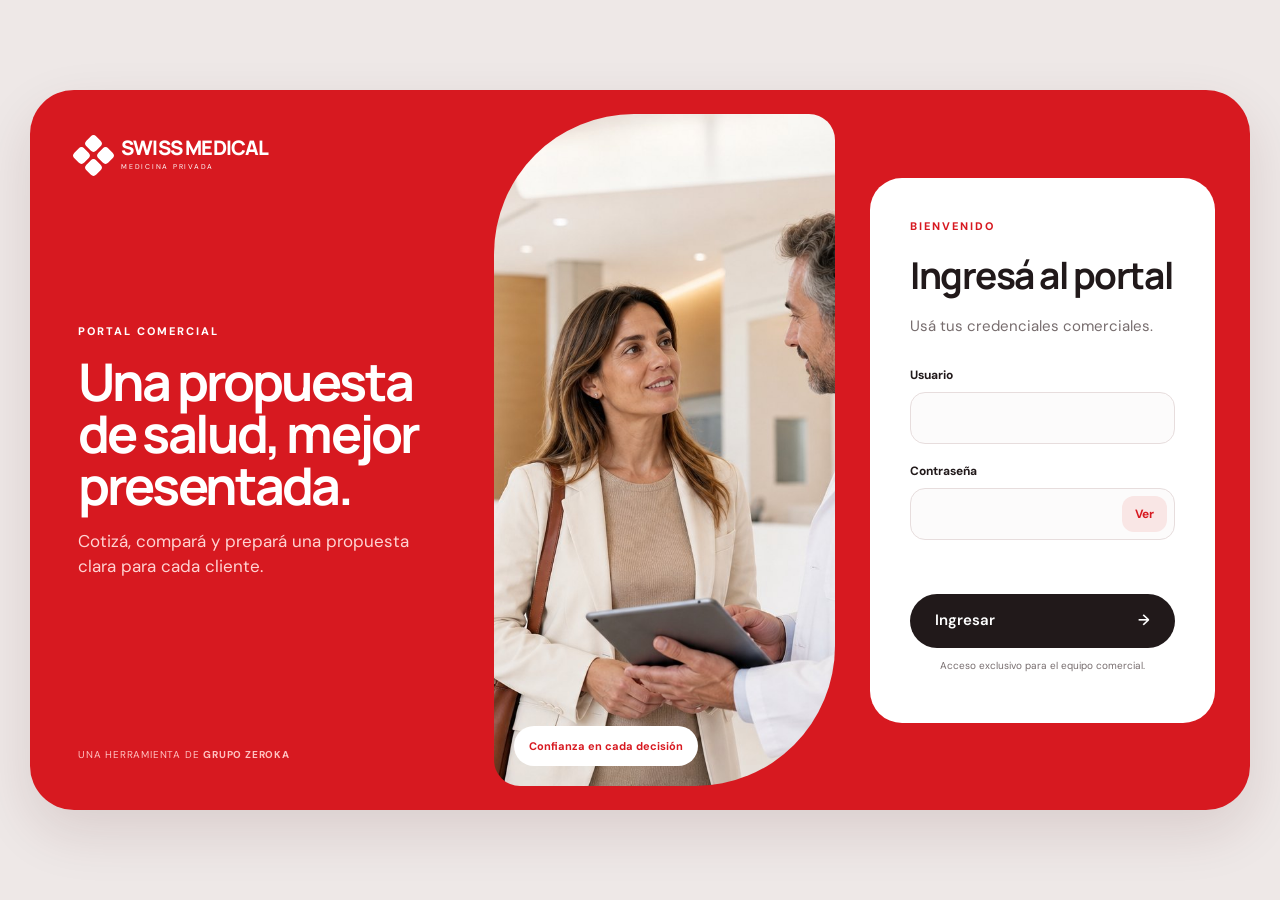
==== login.html @ 594b93f0 "Build Swiss Medical commercial cotizador visual experience" ====
<!doctype html>
<html lang="es">
<head>
  <meta charset="utf-8">
  <meta name="viewport" content="width=device-width,initial-scale=1">
  <meta name="theme-color" content="#d71920">
  <title>Swiss Medical · Portal comercial</title>
  <link rel="stylesheet" href="css/styles.css">
</head>
<body class="login-page">
  <main class="login-shell">
    <section class="login-brand" aria-label="Presentación">
      <a class="brand brand--white" href="login.html" aria-label="Swiss Medical">
        <span class="brand-mark" aria-hidden="true"><i></i><i></i><i></i><i></i></span>
        <span><strong>SWISS MEDICAL</strong><small>MEDICINA PRIVADA</small></span>
      </a>
      <div class="login-copy">
        <p class="eyebrow eyebrow--white">PORTAL COMERCIAL</p>
        <h1>Una propuesta de salud, mejor presentada.</h1>
        <p>Cotizá, compará y prepará una propuesta clara para cada cliente.</p>
      </div>
      <p class="zeroka">UNA HERRAMIENTA DE <b>GRUPO ZEROKA</b></p>
    </section>
    <figure class="login-photo"><img src="assets/images/login-doctor.jpg" alt="Una asesora conversando con un médico"><figcaption>Confianza en cada decisión</figcaption></figure>
    <section class="login-card">
      <p class="eyebrow">BIENVENIDO</p>
      <h2>Ingresá al portal</h2>
      <p class="muted">Usá tus credenciales comerciales.</p>
      <form id="loginForm" autocomplete="on">
        <label>Usuario<input name="username" autocomplete="username" required></label>
        <label>Contraseña<span class="password-wrap"><input id="password" name="password" type="password" autocomplete="current-password" required><button type="button" id="showPassword">Ver</button></span></label>
        <p class="form-error" id="loginError" role="alert"></p>
        <button class="button button--dark button--wide" type="submit"><span>Ingresar</span><span>→</span></button>
      </form>
      <p class="login-note">Acceso exclusivo para el equipo comercial.</p>
    </section>
  </main>
  <script src="auth/login.js"></script>
</body>
</html>
---- css/styles.css ----
@import url('https://fonts.googleapis.com/css2?family=DM+Sans:wght@400;500;600;700&family=Manrope:wght@500;600;700;800&display=swap');
:root{--red:#d71920;--red-dark:#a50f17;--wine:#6d0d16;--rose:#f9e6e5;--paper:#f7f5f4;--ink:#21191a;--muted:#776d6e;--line:#e7dddd;--white:#fff;--radius:38px;--shadow:0 22px 55px rgba(70,14,20,.12)}
[hidden]{display:none!important}
*{box-sizing:border-box}html{scroll-behavior:smooth}body{margin:0;background:var(--paper);color:var(--ink);font:15px/1.5 'DM Sans',sans-serif}button,input,select{font:inherit}button{cursor:pointer}img{display:block;width:100%}.brand{display:inline-flex;align-items:center;gap:12px;color:var(--red);text-decoration:none}.brand strong{display:block;font:800 20px/1 'Manrope',sans-serif;letter-spacing:-.04em}.brand small{display:block;margin-top:4px;font-size:7px;letter-spacing:.25em}.brand--white{color:#fff}.brand-mark{display:grid;grid-template-columns:repeat(2,14px);gap:3px;transform:rotate(45deg)}.brand-mark i{width:14px;height:14px;border-radius:4px;background:currentColor}.site-header{height:84px;padding:0 clamp(24px,5vw,76px);display:flex;align-items:center;justify-content:space-between;background:#fff}.header-actions{display:flex;align-items:center;gap:24px;color:var(--muted);font-size:12px}.header-actions b{color:var(--red);letter-spacing:.08em}.link-button{border:0;border-left:1px solid var(--line);background:none;padding-left:24px;color:var(--ink)}
.hero{position:relative;min-height:720px;margin:0 18px;border-radius:0 0 48px 48px;overflow:hidden;background:var(--red);color:#fff;display:grid;grid-template-columns:52% 48%}.hero-copy{z-index:2;padding:clamp(70px,9vw,120px) clamp(42px,7vw,100px)}.eyebrow{margin:0 0 16px;color:var(--red);font-size:11px;font-weight:800;letter-spacing:.18em}.eyebrow--white{color:#fff}.hero h1{max-width:650px;margin:0;font:700 clamp(48px,6vw,88px)/.98 'Manrope',sans-serif;letter-spacing:-.065em}.hero-copy>p:not(.eyebrow){max-width:560px;margin:28px 0;color:#ffd9d8;font-size:19px}.hero-image{position:relative;margin:22px 22px 22px 0;overflow:hidden;border-radius:160px 32px 160px 32px;background:#fff}.hero-image img{height:100%;object-fit:cover;object-position:60% center}.hero-image:after{content:"";position:absolute;inset:18px;border:1px solid rgba(255,255,255,.6);border-radius:145px 24px 145px 24px}.hero-image figcaption{position:absolute;z-index:2;left:32px;bottom:30px;padding:18px 23px;border-radius:20px;background:#fff;color:var(--ink);box-shadow:var(--shadow)}.hero-image figcaption strong,.hero-image figcaption small{display:block}.hero-image figcaption strong{color:var(--red)}.hero-image figcaption small{color:var(--muted)}.hero-pills{display:flex;flex-wrap:wrap;gap:10px;margin-top:36px}.hero-pills span{padding:9px 13px;border-radius:999px;background:rgba(120,0,0,.22);font-size:12px}.hero-orbit{position:absolute;width:320px;height:320px;border:1px solid rgba(255,255,255,.22);border-radius:50%;left:-170px;bottom:-160px}.button{display:inline-flex;align-items:center;justify-content:space-between;gap:26px;min-height:54px;padding:0 24px;border:1px solid transparent;border-radius:999px;font-weight:600}.button--white{background:#fff;color:var(--red)}.button--red{background:var(--red);color:#fff}.button--dark{background:var(--ink);color:#fff}.button--outline{border-color:var(--line);background:#fff;color:var(--ink)}.button--ghost{border-color:rgba(255,255,255,.4);background:transparent;color:#fff}.button--wide{width:100%}
.quote-layout{display:grid;grid-template-columns:minmax(0,1fr) 320px;gap:28px;max-width:1220px;margin:70px auto;padding:0 24px}.form-card{padding:clamp(30px,5vw,64px);border-radius:var(--radius);background:#fff;box-shadow:var(--shadow)}.section-heading{display:flex;gap:18px;align-items:flex-start;margin-bottom:30px}.section-heading>span{color:var(--red);font-weight:800}.section-heading h2{margin:0;font:700 clamp(30px,4vw,50px)/1.02 'Manrope';letter-spacing:-.05em}.section-heading h3{margin:0;font:700 25px/1.1 'Manrope'}.section-heading p{margin:8px 0 0;color:var(--muted)}.section-heading--small{margin-bottom:20px}.field-grid{display:grid;gap:16px}.field-grid--3{grid-template-columns:1.35fr .8fr .8fr}label{display:grid;gap:8px;font-size:12px;font-weight:700}input,select{width:100%;height:52px;padding:0 15px;border:1px solid var(--line);border-radius:15px;background:#fcfbfb;color:var(--ink);outline:none}input:focus,select:focus{border-color:var(--red);box-shadow:0 0 0 3px var(--rose)}hr{margin:34px 0;border:0;border-top:1px solid var(--line)}.choice-row{display:grid;grid-template-columns:repeat(3,1fr);gap:12px}.choice{position:relative;display:block;padding:18px;border:1px solid var(--line);border-radius:18px}.choice input{position:absolute;opacity:0}.choice b,.choice small{display:block}.choice small{margin-top:4px;color:var(--muted);font-weight:400}.choice.active{border-color:var(--red);background:var(--rose)}.notice{display:flex;gap:12px;margin:28px 0;padding:16px;border-radius:16px;background:#f5f1f0;color:var(--muted);font-size:12px}.notice>span{display:grid;place-items:center;flex:0 0 26px;height:26px;border-radius:50%;background:var(--red);color:#fff;font-weight:800}.notice p{margin:0}.notice b{color:var(--ink)}.case-card{position:sticky;top:24px;align-self:start;padding:34px;border-radius:32px;background:var(--wine);color:#fff}.case-card h3{margin:0 0 28px;font:700 30px 'Manrope'}.case-person{display:flex;align-items:center;gap:14px;padding-bottom:25px;border-bottom:1px solid rgba(255,255,255,.16)}.case-person>span{display:grid;place-items:center;width:50px;height:50px;border-radius:17px;background:#fff;color:var(--red);font-weight:800}.case-person b,.case-person small{display:block}.case-person small{color:#e9bfc1}.case-card dl{margin:24px 0}.case-card dl div{display:flex;justify-content:space-between;padding:8px 0}.case-card dt{color:#e9bfc1}.case-card dd{margin:0;font-weight:700}.case-foot{margin:30px 0 0;color:#d9acad;font-size:11px}
.plans-section{padding:50px max(24px,4vw) 130px;background:#fff}.results-head{display:flex;align-items:end;justify-content:space-between;gap:30px;max-width:1400px;margin:0 auto 36px}.results-head h2{margin:0;font:700 clamp(36px,5vw,65px)/1 'Manrope';letter-spacing:-.055em}.results-head p:not(.eyebrow){color:var(--muted)}.filters{display:flex;flex-wrap:wrap;gap:9px;max-width:1400px;margin:0 auto 24px}.filter{padding:10px 16px;border:1px solid var(--line);border-radius:999px;background:#fff;color:var(--muted)}.filter.active{border-color:var(--red);background:var(--red);color:#fff}.plans-grid{display:grid;grid-template-columns:repeat(4,1fr);gap:18px;max-width:1400px;margin:auto}.plan-card{min-height:330px;padding:28px;border:1px solid var(--line);border-radius:28px;background:#fff;display:flex;flex-direction:column;transition:.2s}.plan-card:hover{transform:translateY(-4px);box-shadow:var(--shadow)}.plan-card.featured{background:var(--red);color:#fff;border-color:var(--red)}.plan-top{display:flex;justify-content:space-between;gap:12px}.plan-card h3{margin:0;font:800 34px 'Manrope';letter-spacing:-.05em}.tag{height:max-content;padding:7px 10px;border-radius:999px;background:var(--rose);color:var(--red);font-size:10px;font-weight:800}.featured .tag{background:#fff;color:var(--red)}.plan-family{color:var(--muted)}.featured .plan-family{color:#ffd1d0}.plan-price{margin:auto 0 22px}.plan-price small,.plan-price strong{display:block}.plan-price small{color:var(--muted)}.featured .plan-price small{color:#ffd1d0}.plan-price strong{font:700 27px 'Manrope'}.plan-card .button{width:100%}.featured .button{background:#fff;color:var(--red)}.selected-bar{position:relative;z-index:8;display:grid;grid-template-columns:1fr 1fr auto;align-items:center;gap:30px;padding:34px max(35px,6vw);background:var(--wine);color:#fff}.selected-bar p{margin:0;color:#dba8aa;font-size:10px}.selected-bar h2{margin:4px 0;font:700 38px 'Manrope'}.selected-bar small{color:#dba8aa}.selected-price strong,.selected-price small{display:block}.selected-price strong{font:700 35px 'Manrope'}.selected-actions{display:flex;gap:10px}
.quote-dialog{width:min(1200px,96vw);height:95vh;padding:0;border:0;border-radius:26px;background:#eae4e3;box-shadow:0 30px 90px rgba(0,0,0,.35)}.quote-dialog::backdrop{background:rgba(22,8,9,.72)}.dialog-toolbar{position:sticky;top:0;z-index:5;display:flex;align-items:center;justify-content:space-between;gap:20px;padding:14px 20px;background:#fff;border-bottom:1px solid var(--line)}.dialog-toolbar b,.dialog-toolbar small{display:block}.dialog-toolbar small{color:var(--muted)}.dialog-toolbar>div:last-child{display:flex;gap:10px}.icon-button{width:52px;border:0;border-radius:999px;background:var(--paper);font-size:26px}.quote-pages{padding:30px}.quote-page{position:relative;width:794px;min-height:1123px;margin:0 auto 28px;overflow:hidden;background:#fff;box-shadow:0 12px 34px rgba(41,18,20,.12);page-break-after:always}.quote-cover{background:var(--red);color:#fff}.quote-logo{position:absolute;left:58px;top:52px}.quote-cover-copy{position:absolute;left:58px;top:230px;width:620px}.quote-cover h1{margin:0;font:700 66px/.97 'Manrope';letter-spacing:-.06em}.quote-cover p{font-size:20px;color:#ffd4d3}.cover-card{position:absolute;left:58px;right:58px;bottom:76px;padding:30px;border-radius:28px;background:#fff;color:var(--ink);display:grid;grid-template-columns:1fr 1fr}.cover-card small,.cover-card strong{display:block}.cover-card strong{font:700 30px 'Manrope'}.cover-card>div:last-child{padding-left:28px;border-left:1px solid var(--line)}.quote-circle{position:absolute;width:360px;height:360px;right:-110px;top:-130px;border-radius:50%;background:#fff;opacity:.13}.quote-content{padding:58px}.quote-content h2{margin:20px 0 35px;font:700 50px/1 'Manrope';letter-spacing:-.05em}.quote-metrics{display:grid;grid-template-columns:1fr 1fr;gap:16px}.metric{padding:25px;border-radius:24px;background:var(--rose)}.metric strong{display:block;color:var(--red);font:800 35px 'Manrope'}.coverage-list{border-top:1px solid var(--line)}.coverage-row{display:grid;grid-template-columns:1fr 150px;gap:20px;padding:17px 0;border-bottom:1px solid var(--line)}.coverage-row span:last-child{color:var(--red);font-weight:700}.quote-footer{position:absolute;left:58px;right:58px;bottom:35px;display:flex;justify-content:space-between;color:var(--muted);font-size:10px}.quote-close{display:grid;place-items:center;background:var(--wine);color:#fff;text-align:center}.quote-close .brand{color:#fff;transform:scale(1.5);margin-bottom:55px}.quote-close h2{max-width:600px;margin:0;font:700 62px/1 'Manrope';letter-spacing:-.06em}.quote-close p{font-size:19px;color:#edc5c7}.close-shape{position:absolute;width:360px;height:360px;border-radius:45% 55% 60% 40%;background:var(--red)}.close-shape.one{left:-220px;top:-140px}.close-shape.two{right:-220px;bottom:-170px}
.login-page{min-height:100vh;display:grid;place-items:center;padding:24px;background:#eee8e7}.login-shell{width:min(1220px,100%);min-height:720px;display:grid;grid-template-columns:38% 28% 34%;overflow:hidden;border-radius:44px;background:var(--red);box-shadow:var(--shadow)}.login-brand{display:flex;flex-direction:column;padding:48px;color:#fff}.login-copy{margin:auto 0}.login-copy h1{margin:0;font:700 52px/1 'Manrope';letter-spacing:-.055em}.login-copy>p:last-child{color:#ffd3d2;font-size:17px}.zeroka{margin:0;color:#ffc2c1;font-size:10px;letter-spacing:.08em}.login-photo{position:relative;margin:24px 0;overflow:hidden;border-radius:140px 26px 140px 26px}.login-photo img{height:100%;object-fit:cover;object-position:63% center}.login-photo figcaption{position:absolute;bottom:20px;left:20px;padding:12px 15px;border-radius:999px;background:#fff;color:var(--red);font-size:11px;font-weight:700}.login-card{align-self:center;margin:35px;padding:40px;border-radius:32px;background:#fff}.login-card h2{margin:0;font:700 37px 'Manrope';letter-spacing:-.04em}.muted{color:var(--muted)}.login-card form{display:grid;gap:18px;margin-top:28px}.password-wrap{position:relative}.password-wrap button{position:absolute;right:8px;top:8px;height:36px;padding:0 13px;border:0;border-radius:12px;background:var(--rose);color:var(--red);font-weight:700}.form-error{min-height:18px;margin:0;color:var(--red);font-size:12px}.login-note{text-align:center;color:var(--muted);font-size:10px}
@media(max-width:1000px){.hero{grid-template-columns:1fr;min-height:auto}.hero-image{height:520px;margin:0 22px 22px}.quote-layout{grid-template-columns:1fr}.case-card{position:static}.plans-grid{grid-template-columns:repeat(2,1fr)}.login-shell{grid-template-columns:1fr 1fr}.login-photo{display:none}.login-card{margin:30px}.selected-bar{grid-template-columns:1fr 1fr}.selected-actions{grid-column:1/-1}}
@media(max-width:680px){.site-header{height:68px;padding:0 18px}.header-actions>span{display:none}.hero{margin:0;border-radius:0 0 32px 32px}.hero-copy{padding:58px 24px 30px}.hero h1{font-size:48px}.hero-copy>p:not(.eyebrow){font-size:16px}.hero-image{height:360px;margin:0 12px 12px;border-radius:90px 20px 90px 20px}.quote-layout{margin:35px auto;padding:0 12px}.form-card{padding:28px 20px}.field-grid--3,.choice-row{grid-template-columns:1fr}.results-head{display:block}.results-head .button{margin-top:18px}.plans-grid{grid-template-columns:1fr}.selected-bar{grid-template-columns:1fr;padding:28px 22px}.selected-actions{grid-column:auto}.quote-dialog{width:100vw;height:100vh;border-radius:0}.quote-pages{padding:12px;overflow:auto}.quote-page{transform-origin:top left;transform:scale(.43);margin-bottom:-620px}.dialog-toolbar{align-items:flex-start}.dialog-toolbar small{display:none}.login-page{padding:0}.login-shell{min-height:100vh;grid-template-columns:1fr;border-radius:0}.login-brand{min-height:430px;padding:32px}.login-copy h1{font-size:46px}.login-card{margin:-45px 18px 28px;z-index:2;padding:28px}.login-copy{margin:65px 0}.hero-pills{margin-bottom:8px}}
@media print{body>*:not(.quote-dialog){display:none!important}.quote-dialog{display:block!important;position:static;width:auto;height:auto;background:#fff}.dialog-toolbar{display:none}.quote-pages{padding:0}.quote-page{margin:0;box-shadow:none}@page{size:A4;margin:0}}
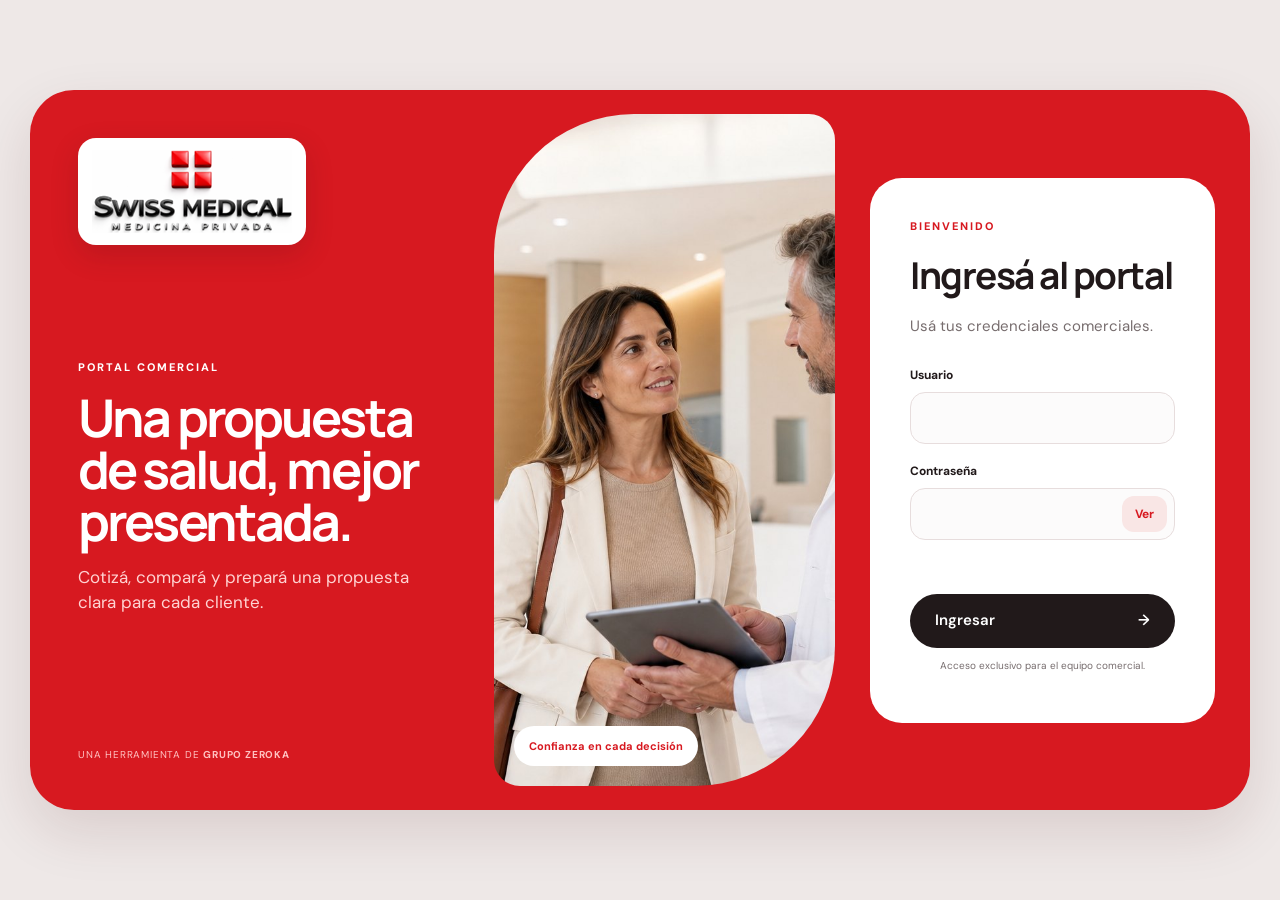
==== commit 54c4260f: "Use official Swiss Medical portal logo" ====
--- a/login.html
+++ b/login.html
@@ -10,9 +10,8 @@
 <body class="login-page">
   <main class="login-shell">
     <section class="login-brand" aria-label="Presentación">
-      <a class="brand brand--white" href="login.html" aria-label="Swiss Medical">
-        <span class="brand-mark" aria-hidden="true"><i></i><i></i><i></i><i></i></span>
-        <span><strong>SWISS MEDICAL</strong><small>MEDICINA PRIVADA</small></span>
+      <a class="brand brand--official brand--login" href="login.html" aria-label="Swiss Medical Medicina Privada">
+        <img src="assets/images/swiss-medical-logo.png" alt="" width="200" height="83">
       </a>
       <div class="login-copy">
         <p class="eyebrow eyebrow--white">PORTAL COMERCIAL</p>
--- a/css/styles.css
+++ b/css/styles.css
@@ -1,13 +1,16 @@
 @import url('https://fonts.googleapis.com/css2?family=DM+Sans:wght@400;500;600;700&family=Manrope:wght@500;600;700;800&display=swap');
 :root{--red:#d71920;--red-dark:#a50f17;--wine:#6d0d16;--rose:#f9e6e5;--paper:#f7f5f4;--ink:#21191a;--muted:#776d6e;--line:#e7dddd;--white:#fff;--radius:38px;--shadow:0 22px 55px rgba(70,14,20,.12)}
 [hidden]{display:none!important}
-*{box-sizing:border-box}html{scroll-behavior:smooth}body{margin:0;background:var(--paper);color:var(--ink);font:15px/1.5 'DM Sans',sans-serif}button,input,select{font:inherit}button{cursor:pointer}img{display:block;width:100%}.brand{display:inline-flex;align-items:center;gap:12px;color:var(--red);text-decoration:none}.brand strong{display:block;font:800 20px/1 'Manrope',sans-serif;letter-spacing:-.04em}.brand small{display:block;margin-top:4px;font-size:7px;letter-spacing:.25em}.brand--white{color:#fff}.brand-mark{display:grid;grid-template-columns:repeat(2,14px);gap:3px;transform:rotate(45deg)}.brand-mark i{width:14px;height:14px;border-radius:4px;background:currentColor}.site-header{height:84px;padding:0 clamp(24px,5vw,76px);display:flex;align-items:center;justify-content:space-between;background:#fff}.header-actions{display:flex;align-items:center;gap:24px;color:var(--muted);font-size:12px}.header-actions b{color:var(--red);letter-spacing:.08em}.link-button{border:0;border-left:1px solid var(--line);background:none;padding-left:24px;color:var(--ink)}
+*{box-sizing:border-box}html{scroll-behavior:smooth}body{margin:0;background:var(--paper);color:var(--ink);font:15px/1.5 'DM Sans',sans-serif}button,input,select{font:inherit}button{cursor:pointer}img{display:block;width:100%}.brand{display:inline-flex;align-items:center;gap:12px;color:var(--red);text-decoration:none}.brand strong{display:block;font:800 20px/1 'Manrope',sans-serif;letter-spacing:-.04em}.brand small{display:block;margin-top:4px;font-size:7px;letter-spacing:.25em}.brand--white{color:#fff}.brand-mark{display:grid;grid-template-columns:repeat(2,14px);gap:3px;transform:rotate(45deg)}.brand-mark i{width:14px;height:14px;border-radius:4px;background:currentColor}.brand--official{flex:0 0 auto;line-height:0}.brand--official img{width:200px;height:83px;object-fit:contain}.site-header .brand--official img{width:160px;height:auto}.site-header{height:84px;padding:0 clamp(24px,5vw,76px);display:flex;align-items:center;justify-content:space-between;background:#fff}.header-actions{display:flex;align-items:center;gap:24px;color:var(--muted);font-size:12px}.header-actions b{color:var(--red);letter-spacing:.08em}.link-button{border:0;border-left:1px solid var(--line);background:none;padding-left:24px;color:var(--ink)}
 .hero{position:relative;min-height:720px;margin:0 18px;border-radius:0 0 48px 48px;overflow:hidden;background:var(--red);color:#fff;display:grid;grid-template-columns:52% 48%}.hero-copy{z-index:2;padding:clamp(70px,9vw,120px) clamp(42px,7vw,100px)}.eyebrow{margin:0 0 16px;color:var(--red);font-size:11px;font-weight:800;letter-spacing:.18em}.eyebrow--white{color:#fff}.hero h1{max-width:650px;margin:0;font:700 clamp(48px,6vw,88px)/.98 'Manrope',sans-serif;letter-spacing:-.065em}.hero-copy>p:not(.eyebrow){max-width:560px;margin:28px 0;color:#ffd9d8;font-size:19px}.hero-image{position:relative;margin:22px 22px 22px 0;overflow:hidden;border-radius:160px 32px 160px 32px;background:#fff}.hero-image img{height:100%;object-fit:cover;object-position:60% center}.hero-image:after{content:"";position:absolute;inset:18px;border:1px solid rgba(255,255,255,.6);border-radius:145px 24px 145px 24px}.hero-image figcaption{position:absolute;z-index:2;left:32px;bottom:30px;padding:18px 23px;border-radius:20px;background:#fff;color:var(--ink);box-shadow:var(--shadow)}.hero-image figcaption strong,.hero-image figcaption small{display:block}.hero-image figcaption strong{color:var(--red)}.hero-image figcaption small{color:var(--muted)}.hero-pills{display:flex;flex-wrap:wrap;gap:10px;margin-top:36px}.hero-pills span{padding:9px 13px;border-radius:999px;background:rgba(120,0,0,.22);font-size:12px}.hero-orbit{position:absolute;width:320px;height:320px;border:1px solid rgba(255,255,255,.22);border-radius:50%;left:-170px;bottom:-160px}.button{display:inline-flex;align-items:center;justify-content:space-between;gap:26px;min-height:54px;padding:0 24px;border:1px solid transparent;border-radius:999px;font-weight:600}.button--white{background:#fff;color:var(--red)}.button--red{background:var(--red);color:#fff}.button--dark{background:var(--ink);color:#fff}.button--outline{border-color:var(--line);background:#fff;color:var(--ink)}.button--ghost{border-color:rgba(255,255,255,.4);background:transparent;color:#fff}.button--wide{width:100%}
 .quote-layout{display:grid;grid-template-columns:minmax(0,1fr) 320px;gap:28px;max-width:1220px;margin:70px auto;padding:0 24px}.form-card{padding:clamp(30px,5vw,64px);border-radius:var(--radius);background:#fff;box-shadow:var(--shadow)}.section-heading{display:flex;gap:18px;align-items:flex-start;margin-bottom:30px}.section-heading>span{color:var(--red);font-weight:800}.section-heading h2{margin:0;font:700 clamp(30px,4vw,50px)/1.02 'Manrope';letter-spacing:-.05em}.section-heading h3{margin:0;font:700 25px/1.1 'Manrope'}.section-heading p{margin:8px 0 0;color:var(--muted)}.section-heading--small{margin-bottom:20px}.field-grid{display:grid;gap:16px}.field-grid--3{grid-template-columns:1.35fr .8fr .8fr}label{display:grid;gap:8px;font-size:12px;font-weight:700}input,select{width:100%;height:52px;padding:0 15px;border:1px solid var(--line);border-radius:15px;background:#fcfbfb;color:var(--ink);outline:none}input:focus,select:focus{border-color:var(--red);box-shadow:0 0 0 3px var(--rose)}hr{margin:34px 0;border:0;border-top:1px solid var(--line)}.choice-row{display:grid;grid-template-columns:repeat(3,1fr);gap:12px}.choice{position:relative;display:block;padding:18px;border:1px solid var(--line);border-radius:18px}.choice input{position:absolute;opacity:0}.choice b,.choice small{display:block}.choice small{margin-top:4px;color:var(--muted);font-weight:400}.choice.active{border-color:var(--red);background:var(--rose)}.notice{display:flex;gap:12px;margin:28px 0;padding:16px;border-radius:16px;background:#f5f1f0;color:var(--muted);font-size:12px}.notice>span{display:grid;place-items:center;flex:0 0 26px;height:26px;border-radius:50%;background:var(--red);color:#fff;font-weight:800}.notice p{margin:0}.notice b{color:var(--ink)}.case-card{position:sticky;top:24px;align-self:start;padding:34px;border-radius:32px;background:var(--wine);color:#fff}.case-card h3{margin:0 0 28px;font:700 30px 'Manrope'}.case-person{display:flex;align-items:center;gap:14px;padding-bottom:25px;border-bottom:1px solid rgba(255,255,255,.16)}.case-person>span{display:grid;place-items:center;width:50px;height:50px;border-radius:17px;background:#fff;color:var(--red);font-weight:800}.case-person b,.case-person small{display:block}.case-person small{color:#e9bfc1}.case-card dl{margin:24px 0}.case-card dl div{display:flex;justify-content:space-between;padding:8px 0}.case-card dt{color:#e9bfc1}.case-card dd{margin:0;font-weight:700}.case-foot{margin:30px 0 0;color:#d9acad;font-size:11px}
 .plans-section{padding:50px max(24px,4vw) 130px;background:#fff}.results-head{display:flex;align-items:end;justify-content:space-between;gap:30px;max-width:1400px;margin:0 auto 36px}.results-head h2{margin:0;font:700 clamp(36px,5vw,65px)/1 'Manrope';letter-spacing:-.055em}.results-head p:not(.eyebrow){color:var(--muted)}.filters{display:flex;flex-wrap:wrap;gap:9px;max-width:1400px;margin:0 auto 24px}.filter{padding:10px 16px;border:1px solid var(--line);border-radius:999px;background:#fff;color:var(--muted)}.filter.active{border-color:var(--red);background:var(--red);color:#fff}.plans-grid{display:grid;grid-template-columns:repeat(4,1fr);gap:18px;max-width:1400px;margin:auto}.plan-card{min-height:330px;padding:28px;border:1px solid var(--line);border-radius:28px;background:#fff;display:flex;flex-direction:column;transition:.2s}.plan-card:hover{transform:translateY(-4px);box-shadow:var(--shadow)}.plan-card.featured{background:var(--red);color:#fff;border-color:var(--red)}.plan-top{display:flex;justify-content:space-between;gap:12px}.plan-card h3{margin:0;font:800 34px 'Manrope';letter-spacing:-.05em}.tag{height:max-content;padding:7px 10px;border-radius:999px;background:var(--rose);color:var(--red);font-size:10px;font-weight:800}.featured .tag{background:#fff;color:var(--red)}.plan-family{color:var(--muted)}.featured .plan-family{color:#ffd1d0}.plan-price{margin:auto 0 22px}.plan-price small,.plan-price strong{display:block}.plan-price small{color:var(--muted)}.featured .plan-price small{color:#ffd1d0}.plan-price strong{font:700 27px 'Manrope'}.plan-card .button{width:100%}.featured .button{background:#fff;color:var(--red)}.selected-bar{position:relative;z-index:8;display:grid;grid-template-columns:1fr 1fr auto;align-items:center;gap:30px;padding:34px max(35px,6vw);background:var(--wine);color:#fff}.selected-bar p{margin:0;color:#dba8aa;font-size:10px}.selected-bar h2{margin:4px 0;font:700 38px 'Manrope'}.selected-bar small{color:#dba8aa}.selected-price strong,.selected-price small{display:block}.selected-price strong{font:700 35px 'Manrope'}.selected-actions{display:flex;gap:10px}
 .quote-dialog{width:min(1200px,96vw);height:95vh;padding:0;border:0;border-radius:26px;background:#eae4e3;box-shadow:0 30px 90px rgba(0,0,0,.35)}.quote-dialog::backdrop{background:rgba(22,8,9,.72)}.dialog-toolbar{position:sticky;top:0;z-index:5;display:flex;align-items:center;justify-content:space-between;gap:20px;padding:14px 20px;background:#fff;border-bottom:1px solid var(--line)}.dialog-toolbar b,.dialog-toolbar small{display:block}.dialog-toolbar small{color:var(--muted)}.dialog-toolbar>div:last-child{display:flex;gap:10px}.icon-button{width:52px;border:0;border-radius:999px;background:var(--paper);font-size:26px}.quote-pages{padding:30px}.quote-page{position:relative;width:794px;min-height:1123px;margin:0 auto 28px;overflow:hidden;background:#fff;box-shadow:0 12px 34px rgba(41,18,20,.12);page-break-after:always}.quote-cover{background:var(--red);color:#fff}.quote-logo{position:absolute;left:58px;top:52px}.quote-cover-copy{position:absolute;left:58px;top:230px;width:620px}.quote-cover h1{margin:0;font:700 66px/.97 'Manrope';letter-spacing:-.06em}.quote-cover p{font-size:20px;color:#ffd4d3}.cover-card{position:absolute;left:58px;right:58px;bottom:76px;padding:30px;border-radius:28px;background:#fff;color:var(--ink);display:grid;grid-template-columns:1fr 1fr}.cover-card small,.cover-card strong{display:block}.cover-card strong{font:700 30px 'Manrope'}.cover-card>div:last-child{padding-left:28px;border-left:1px solid var(--line)}.quote-circle{position:absolute;width:360px;height:360px;right:-110px;top:-130px;border-radius:50%;background:#fff;opacity:.13}.quote-content{padding:58px}.quote-content h2{margin:20px 0 35px;font:700 50px/1 'Manrope';letter-spacing:-.05em}.quote-metrics{display:grid;grid-template-columns:1fr 1fr;gap:16px}.metric{padding:25px;border-radius:24px;background:var(--rose)}.metric strong{display:block;color:var(--red);font:800 35px 'Manrope'}.coverage-list{border-top:1px solid var(--line)}.coverage-row{display:grid;grid-template-columns:1fr 150px;gap:20px;padding:17px 0;border-bottom:1px solid var(--line)}.coverage-row span:last-child{color:var(--red);font-weight:700}.quote-footer{position:absolute;left:58px;right:58px;bottom:35px;display:flex;justify-content:space-between;color:var(--muted);font-size:10px}.quote-close{display:grid;place-items:center;background:var(--wine);color:#fff;text-align:center}.quote-close .brand{color:#fff;transform:scale(1.5);margin-bottom:55px}.quote-close h2{max-width:600px;margin:0;font:700 62px/1 'Manrope';letter-spacing:-.06em}.quote-close p{font-size:19px;color:#edc5c7}.close-shape{position:absolute;width:360px;height:360px;border-radius:45% 55% 60% 40%;background:var(--red)}.close-shape.one{left:-220px;top:-140px}.close-shape.two{right:-220px;bottom:-170px}
-.login-page{min-height:100vh;display:grid;place-items:center;padding:24px;background:#eee8e7}.login-shell{width:min(1220px,100%);min-height:720px;display:grid;grid-template-columns:38% 28% 34%;overflow:hidden;border-radius:44px;background:var(--red);box-shadow:var(--shadow)}.login-brand{display:flex;flex-direction:column;padding:48px;color:#fff}.login-copy{margin:auto 0}.login-copy h1{margin:0;font:700 52px/1 'Manrope';letter-spacing:-.055em}.login-copy>p:last-child{color:#ffd3d2;font-size:17px}.zeroka{margin:0;color:#ffc2c1;font-size:10px;letter-spacing:.08em}.login-photo{position:relative;margin:24px 0;overflow:hidden;border-radius:140px 26px 140px 26px}.login-photo img{height:100%;object-fit:cover;object-position:63% center}.login-photo figcaption{position:absolute;bottom:20px;left:20px;padding:12px 15px;border-radius:999px;background:#fff;color:var(--red);font-size:11px;font-weight:700}.login-card{align-self:center;margin:35px;padding:40px;border-radius:32px;background:#fff}.login-card h2{margin:0;font:700 37px 'Manrope';letter-spacing:-.04em}.muted{color:var(--muted)}.login-card form{display:grid;gap:18px;margin-top:28px}.password-wrap{position:relative}.password-wrap button{position:absolute;right:8px;top:8px;height:36px;padding:0 13px;border:0;border-radius:12px;background:var(--rose);color:var(--red);font-weight:700}.form-error{min-height:18px;margin:0;color:var(--red);font-size:12px}.login-note{text-align:center;color:var(--muted);font-size:10px}
+.login-page{min-height:100vh;display:grid;place-items:center;padding:24px;background:#eee8e7}.login-shell{width:min(1220px,100%);min-height:720px;display:grid;grid-template-columns:38% 28% 34%;overflow:hidden;border-radius:44px;background:var(--red);box-shadow:var(--shadow)}.login-brand{display:flex;flex-direction:column;padding:48px;color:#fff}.brand--login{align-self:flex-start;padding:12px 14px;border-radius:18px;background:#fff;box-shadow:0 10px 28px rgba(70,14,20,.18)}.login-copy{margin:auto 0}.login-copy h1{margin:0;font:700 52px/1 'Manrope';letter-spacing:-.055em}.login-copy>p:last-child{color:#ffd3d2;font-size:17px}.zeroka{margin:0;color:#ffc2c1;font-size:10px;letter-spacing:.08em}.login-photo{position:relative;margin:24px 0;overflow:hidden;border-radius:140px 26px 140px 26px}.login-photo img{height:100%;object-fit:cover;object-position:63% center}.login-photo figcaption{position:absolute;bottom:20px;left:20px;padding:12px 15px;border-radius:999px;background:#fff;color:var(--red);font-size:11px;font-weight:700}.login-card{align-self:center;margin:35px;padding:40px;border-radius:32px;background:#fff}.login-card h2{margin:0;font:700 37px 'Manrope';letter-spacing:-.04em}.muted{color:var(--muted)}.login-card form{display:grid;gap:18px;margin-top:28px}.password-wrap{position:relative}.password-wrap button{position:absolute;right:8px;top:8px;height:36px;padding:0 13px;border:0;border-radius:12px;background:var(--rose);color:var(--red);font-weight:700}.form-error{min-height:18px;margin:0;color:var(--red);font-size:12px}.login-note{text-align:center;color:var(--muted);font-size:10px}
 @media(max-width:1000px){.hero{grid-template-columns:1fr;min-height:auto}.hero-image{height:520px;margin:0 22px 22px}.quote-layout{grid-template-columns:1fr}.case-card{position:static}.plans-grid{grid-template-columns:repeat(2,1fr)}.login-shell{grid-template-columns:1fr 1fr}.login-photo{display:none}.login-card{margin:30px}.selected-bar{grid-template-columns:1fr 1fr}.selected-actions{grid-column:1/-1}}
-@media(max-width:680px){.site-header{height:68px;padding:0 18px}.header-actions>span{display:none}.hero{margin:0;border-radius:0 0 32px 32px}.hero-copy{padding:58px 24px 30px}.hero h1{font-size:48px}.hero-copy>p:not(.eyebrow){font-size:16px}.hero-image{height:360px;margin:0 12px 12px;border-radius:90px 20px 90px 20px}.quote-layout{margin:35px auto;padding:0 12px}.form-card{padding:28px 20px}.field-grid--3,.choice-row{grid-template-columns:1fr}.results-head{display:block}.results-head .button{margin-top:18px}.plans-grid{grid-template-columns:1fr}.selected-bar{grid-template-columns:1fr;padding:28px 22px}.selected-actions{grid-column:auto}.quote-dialog{width:100vw;height:100vh;border-radius:0}.quote-pages{padding:12px;overflow:auto}.quote-page{transform-origin:top left;transform:scale(.43);margin-bottom:-620px}.dialog-toolbar{align-items:flex-start}.dialog-toolbar small{display:none}.login-page{padding:0}.login-shell{min-height:100vh;grid-template-columns:1fr;border-radius:0}.login-brand{min-height:430px;padding:32px}.login-copy h1{font-size:46px}.login-card{margin:-45px 18px 28px;z-index:2;padding:28px}.login-copy{margin:65px 0}.hero-pills{margin-bottom:8px}}
-@media print{body>*:not(.quote-dialog){display:none!important}.quote-dialog{display:block!important;position:static;width:auto;height:auto;background:#fff}.dialog-toolbar{display:none}.quote-pages{padding:0}.quote-page{margin:0;box-shadow:none}@page{size:A4;margin:0}}
+@media(max-width:680px){.site-header{height:68px;padding:0 18px}.site-header .brand--official img{width:126px}.header-actions>span{display:none}.hero{margin:0;border-radius:0 0 32px 32px}.hero-copy{padding:58px 24px 30px}.hero h1{font-size:48px}.hero-copy>p:not(.eyebrow){font-size:16px}.hero-image{height:360px;margin:0 12px 12px;border-radius:90px 20px 90px 20px}.quote-layout{margin:35px auto;padding:0 12px}.form-card{padding:28px 20px}.field-grid--3,.choice-row{grid-template-columns:1fr}.results-head{display:block}.results-head .button{margin-top:18px}.plans-grid{grid-template-columns:1fr}.selected-bar{grid-template-columns:1fr;padding:28px 22px}.selected-actions{grid-column:auto}.quote-dialog{width:100vw;height:100vh;border-radius:0}.quote-pages{padding:12px;overflow:auto}.quote-page{transform-origin:top left;transform:scale(.43);margin-bottom:-620px}.dialog-toolbar{align-items:flex-start}.dialog-toolbar small{display:none}.login-page{padding:0}.login-shell{min-height:100vh;grid-template-columns:1fr;border-radius:0}.login-brand{min-height:430px;padding:32px}.brand--login{padding:10px 12px}.brand--login img{width:180px;height:auto}.login-copy h1{font-size:46px}.login-card{margin:-45px 18px 28px;z-index:2;padding:28px}.login-copy{margin:65px 0}.hero-pills{margin-bottom:8px}}
+@media print{body>*:not(.quote-dialog){display:none!important}.quote-dialog{display:block!important;position:static;width:auto!important;height:auto!important;max-height:none!important;overflow:visible!important;background:#fff}.dialog-toolbar{display:none}.quote-pages{padding:0!important;overflow:visible!important}.quote-page{margin:0;box-shadow:none;break-after:page;page-break-after:always}@page{size:A4;margin:0}}
+
+/* Páginas internas de la cotización: composición editorial y lectura comercial. */
+.quote-network{background:#fbf7f6}.quote-network:before{content:"";position:absolute;left:-235px;bottom:112px;width:480px;height:480px;border-radius:50%;background:var(--rose);opacity:.85}.network-photo{position:absolute;z-index:1;top:0;right:0;width:43%;height:55%;overflow:hidden;border-radius:0 0 0 120px}.network-photo:after{content:"";position:absolute;inset:18px;border:1px solid rgba(255,255,255,.7);border-radius:0 0 0 100px}.network-photo img{height:100%;object-fit:cover;object-position:70% center}.network-copy{position:relative;z-index:1;width:66%;padding:74px 0 0 58px}.network-copy h2{max-width:455px;margin:15px 0 18px;font:700 52px/.98 'Manrope';letter-spacing:-.06em}.network-copy>p:not(.eyebrow){max-width:400px;margin:0;color:var(--muted);font-size:16px}.quote-metrics--editorial{margin-top:42px;max-width:500px;gap:12px}.quote-metrics--editorial .metric{min-height:110px;padding:18px;background:#fff;box-shadow:0 10px 25px rgba(71,30,33,.07)}.quote-metrics--editorial .metric strong{font-size:31px}.network-note{position:absolute;z-index:2;left:58px;right:58px;bottom:83px;display:flex;align-items:center;gap:20px;padding:21px 24px;border-radius:20px;background:var(--wine);color:#fff}.network-note b{font:700 16px 'Manrope'}.network-note span{padding-left:20px;border-left:1px solid rgba(255,255,255,.3);color:#f0cfd1;font-size:12px}.quote-benefits{display:grid;grid-template-columns:30% 70%;background:#fff}.benefits-aside{position:relative;display:flex;flex-direction:column;padding:61px 32px;background:var(--wine);color:#fff;overflow:hidden}.benefits-aside>p{margin:0;color:#efbfc1;font-size:10px;letter-spacing:.14em}.benefits-aside>strong{margin:10px 0;font:800 48px/.9 'Manrope';letter-spacing:-.06em}.benefits-aside>span{color:#f1cacc;font-size:14px}.benefits-aside-mark{position:absolute;right:-40px;top:245px;color:rgba(255,255,255,.1);font:800 170px/1 'Manrope';letter-spacing:-.1em}.benefits-aside small{position:relative;z-index:1;margin-top:auto;color:#e4b8bb;font-size:11px}.benefits-main{padding:61px 48px}.benefits-main h2{margin:13px 0;font:700 45px/1 'Manrope';letter-spacing:-.055em}.benefits-intro{max-width:470px;margin:0 0 28px;color:var(--muted);font-size:14px}.benefit-grid{display:grid;grid-template-columns:1fr 1fr;gap:12px}.benefit-grid article{min-height:142px;padding:18px;border:1px solid var(--line);border-radius:19px;background:#fff}.benefit-grid article span{color:var(--red);font-size:11px;font-weight:800}.benefit-grid h3{margin:12px 0 5px;font:700 18px 'Manrope';letter-spacing:-.04em}.benefit-grid p{margin:0;color:var(--muted);font-size:12px;line-height:1.4}.benefits-callout{display:flex;gap:11px;margin-top:22px;padding:16px;border-radius:16px;background:var(--rose);font-size:11px}.benefits-callout>span{display:grid;place-items:center;flex:0 0 23px;height:23px;border-radius:50%;background:var(--red);color:#fff;font-weight:800}.benefits-callout p{margin:0;color:#6d5153}.benefits-callout b{color:var(--ink)}
 
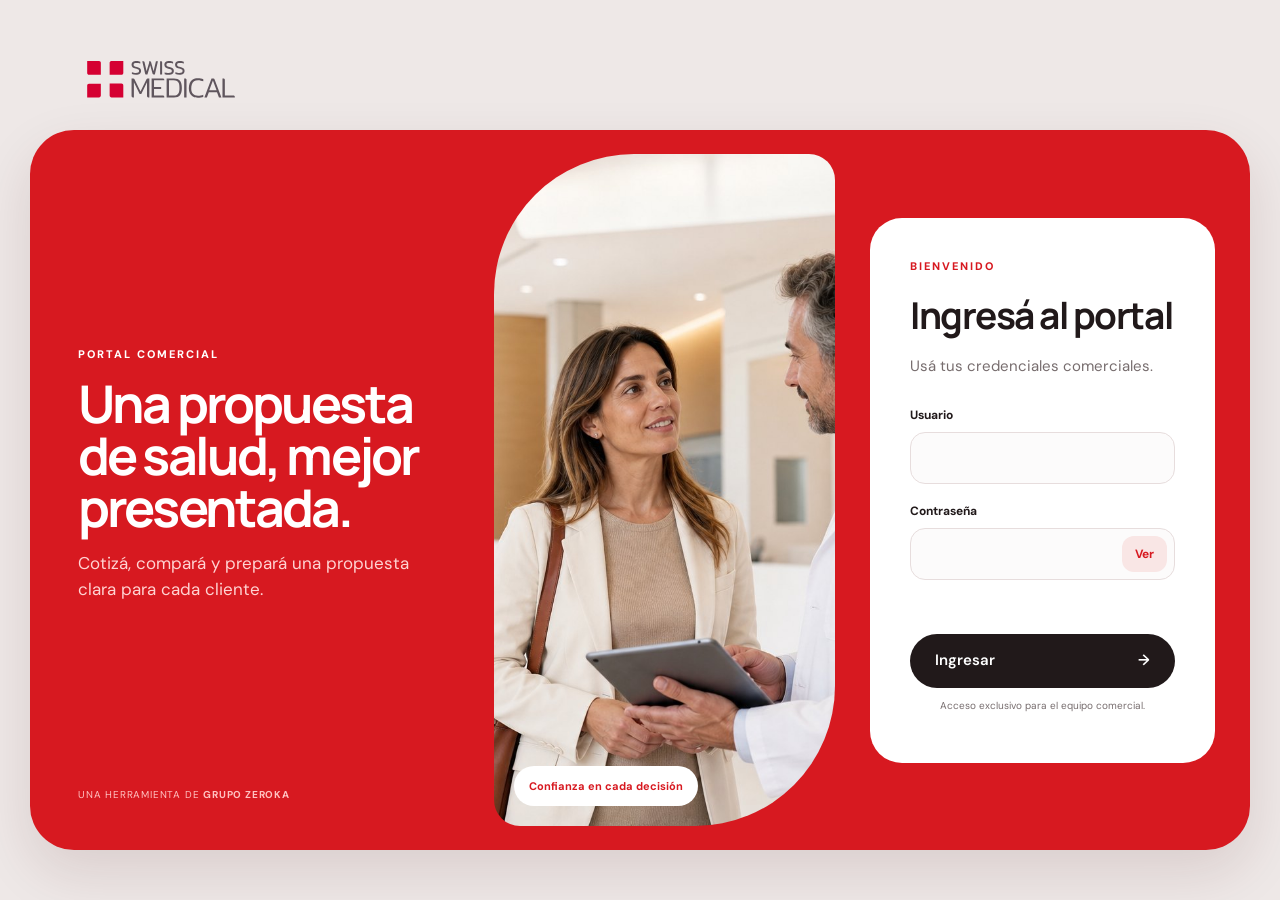
==== commit ec9ad15c: "Refine official Swiss logo presentation" ====
--- a/login.html
+++ b/login.html
@@ -11,7 +11,7 @@
   <main class="login-shell">
     <section class="login-brand" aria-label="Presentación">
       <a class="brand brand--official brand--login" href="login.html" aria-label="Swiss Medical Medicina Privada">
-        <img src="assets/images/swiss-medical-logo.png" alt="" width="200" height="83">
+        <img src="assets/images/swiss-medical-logo.svg" alt="" width="166" height="56">
       </a>
       <div class="login-copy">
         <p class="eyebrow eyebrow--white">PORTAL COMERCIAL</p>
--- a/css/styles.css
+++ b/css/styles.css
@@ -1,14 +1,14 @@
 @import url('https://fonts.googleapis.com/css2?family=DM+Sans:wght@400;500;600;700&family=Manrope:wght@500;600;700;800&display=swap');
 :root{--red:#d71920;--red-dark:#a50f17;--wine:#6d0d16;--rose:#f9e6e5;--paper:#f7f5f4;--ink:#21191a;--muted:#776d6e;--line:#e7dddd;--white:#fff;--radius:38px;--shadow:0 22px 55px rgba(70,14,20,.12)}
 [hidden]{display:none!important}
-*{box-sizing:border-box}html{scroll-behavior:smooth}body{margin:0;background:var(--paper);color:var(--ink);font:15px/1.5 'DM Sans',sans-serif}button,input,select{font:inherit}button{cursor:pointer}img{display:block;width:100%}.brand{display:inline-flex;align-items:center;gap:12px;color:var(--red);text-decoration:none}.brand strong{display:block;font:800 20px/1 'Manrope',sans-serif;letter-spacing:-.04em}.brand small{display:block;margin-top:4px;font-size:7px;letter-spacing:.25em}.brand--white{color:#fff}.brand-mark{display:grid;grid-template-columns:repeat(2,14px);gap:3px;transform:rotate(45deg)}.brand-mark i{width:14px;height:14px;border-radius:4px;background:currentColor}.brand--official{flex:0 0 auto;line-height:0}.brand--official img{width:200px;height:83px;object-fit:contain}.site-header .brand--official img{width:160px;height:auto}.site-header{height:84px;padding:0 clamp(24px,5vw,76px);display:flex;align-items:center;justify-content:space-between;background:#fff}.header-actions{display:flex;align-items:center;gap:24px;color:var(--muted);font-size:12px}.header-actions b{color:var(--red);letter-spacing:.08em}.link-button{border:0;border-left:1px solid var(--line);background:none;padding-left:24px;color:var(--ink)}
+*{box-sizing:border-box}html{scroll-behavior:smooth}body{margin:0;background:var(--paper);color:var(--ink);font:15px/1.5 'DM Sans',sans-serif}button,input,select{font:inherit}button{cursor:pointer}img{display:block;width:100%}.brand{display:inline-flex;align-items:center;gap:12px;color:var(--red);text-decoration:none}.brand strong{display:block;font:800 20px/1 'Manrope',sans-serif;letter-spacing:-.04em}.brand small{display:block;margin-top:4px;font-size:7px;letter-spacing:.25em}.brand--white{color:#fff}.brand-mark{display:grid;grid-template-columns:repeat(2,14px);gap:3px;transform:rotate(45deg)}.brand-mark i{width:14px;height:14px;border-radius:4px;background:currentColor}.brand--official{flex:0 0 auto;line-height:0}.brand--official img{width:166px;height:56px;object-fit:contain}.site-header{height:78px;padding:0 clamp(24px,6vw,86px);display:flex;align-items:center;justify-content:space-between;background:#fff}.header-actions{display:flex;align-items:center;gap:24px;color:var(--muted);font-size:12px}.header-actions b{color:var(--red);letter-spacing:.08em}.link-button{border:0;border-left:1px solid var(--line);background:none;padding-left:24px;color:var(--ink)}
 .hero{position:relative;min-height:720px;margin:0 18px;border-radius:0 0 48px 48px;overflow:hidden;background:var(--red);color:#fff;display:grid;grid-template-columns:52% 48%}.hero-copy{z-index:2;padding:clamp(70px,9vw,120px) clamp(42px,7vw,100px)}.eyebrow{margin:0 0 16px;color:var(--red);font-size:11px;font-weight:800;letter-spacing:.18em}.eyebrow--white{color:#fff}.hero h1{max-width:650px;margin:0;font:700 clamp(48px,6vw,88px)/.98 'Manrope',sans-serif;letter-spacing:-.065em}.hero-copy>p:not(.eyebrow){max-width:560px;margin:28px 0;color:#ffd9d8;font-size:19px}.hero-image{position:relative;margin:22px 22px 22px 0;overflow:hidden;border-radius:160px 32px 160px 32px;background:#fff}.hero-image img{height:100%;object-fit:cover;object-position:60% center}.hero-image:after{content:"";position:absolute;inset:18px;border:1px solid rgba(255,255,255,.6);border-radius:145px 24px 145px 24px}.hero-image figcaption{position:absolute;z-index:2;left:32px;bottom:30px;padding:18px 23px;border-radius:20px;background:#fff;color:var(--ink);box-shadow:var(--shadow)}.hero-image figcaption strong,.hero-image figcaption small{display:block}.hero-image figcaption strong{color:var(--red)}.hero-image figcaption small{color:var(--muted)}.hero-pills{display:flex;flex-wrap:wrap;gap:10px;margin-top:36px}.hero-pills span{padding:9px 13px;border-radius:999px;background:rgba(120,0,0,.22);font-size:12px}.hero-orbit{position:absolute;width:320px;height:320px;border:1px solid rgba(255,255,255,.22);border-radius:50%;left:-170px;bottom:-160px}.button{display:inline-flex;align-items:center;justify-content:space-between;gap:26px;min-height:54px;padding:0 24px;border:1px solid transparent;border-radius:999px;font-weight:600}.button--white{background:#fff;color:var(--red)}.button--red{background:var(--red);color:#fff}.button--dark{background:var(--ink);color:#fff}.button--outline{border-color:var(--line);background:#fff;color:var(--ink)}.button--ghost{border-color:rgba(255,255,255,.4);background:transparent;color:#fff}.button--wide{width:100%}
 .quote-layout{display:grid;grid-template-columns:minmax(0,1fr) 320px;gap:28px;max-width:1220px;margin:70px auto;padding:0 24px}.form-card{padding:clamp(30px,5vw,64px);border-radius:var(--radius);background:#fff;box-shadow:var(--shadow)}.section-heading{display:flex;gap:18px;align-items:flex-start;margin-bottom:30px}.section-heading>span{color:var(--red);font-weight:800}.section-heading h2{margin:0;font:700 clamp(30px,4vw,50px)/1.02 'Manrope';letter-spacing:-.05em}.section-heading h3{margin:0;font:700 25px/1.1 'Manrope'}.section-heading p{margin:8px 0 0;color:var(--muted)}.section-heading--small{margin-bottom:20px}.field-grid{display:grid;gap:16px}.field-grid--3{grid-template-columns:1.35fr .8fr .8fr}label{display:grid;gap:8px;font-size:12px;font-weight:700}input,select{width:100%;height:52px;padding:0 15px;border:1px solid var(--line);border-radius:15px;background:#fcfbfb;color:var(--ink);outline:none}input:focus,select:focus{border-color:var(--red);box-shadow:0 0 0 3px var(--rose)}hr{margin:34px 0;border:0;border-top:1px solid var(--line)}.choice-row{display:grid;grid-template-columns:repeat(3,1fr);gap:12px}.choice{position:relative;display:block;padding:18px;border:1px solid var(--line);border-radius:18px}.choice input{position:absolute;opacity:0}.choice b,.choice small{display:block}.choice small{margin-top:4px;color:var(--muted);font-weight:400}.choice.active{border-color:var(--red);background:var(--rose)}.notice{display:flex;gap:12px;margin:28px 0;padding:16px;border-radius:16px;background:#f5f1f0;color:var(--muted);font-size:12px}.notice>span{display:grid;place-items:center;flex:0 0 26px;height:26px;border-radius:50%;background:var(--red);color:#fff;font-weight:800}.notice p{margin:0}.notice b{color:var(--ink)}.case-card{position:sticky;top:24px;align-self:start;padding:34px;border-radius:32px;background:var(--wine);color:#fff}.case-card h3{margin:0 0 28px;font:700 30px 'Manrope'}.case-person{display:flex;align-items:center;gap:14px;padding-bottom:25px;border-bottom:1px solid rgba(255,255,255,.16)}.case-person>span{display:grid;place-items:center;width:50px;height:50px;border-radius:17px;background:#fff;color:var(--red);font-weight:800}.case-person b,.case-person small{display:block}.case-person small{color:#e9bfc1}.case-card dl{margin:24px 0}.case-card dl div{display:flex;justify-content:space-between;padding:8px 0}.case-card dt{color:#e9bfc1}.case-card dd{margin:0;font-weight:700}.case-foot{margin:30px 0 0;color:#d9acad;font-size:11px}
 .plans-section{padding:50px max(24px,4vw) 130px;background:#fff}.results-head{display:flex;align-items:end;justify-content:space-between;gap:30px;max-width:1400px;margin:0 auto 36px}.results-head h2{margin:0;font:700 clamp(36px,5vw,65px)/1 'Manrope';letter-spacing:-.055em}.results-head p:not(.eyebrow){color:var(--muted)}.filters{display:flex;flex-wrap:wrap;gap:9px;max-width:1400px;margin:0 auto 24px}.filter{padding:10px 16px;border:1px solid var(--line);border-radius:999px;background:#fff;color:var(--muted)}.filter.active{border-color:var(--red);background:var(--red);color:#fff}.plans-grid{display:grid;grid-template-columns:repeat(4,1fr);gap:18px;max-width:1400px;margin:auto}.plan-card{min-height:330px;padding:28px;border:1px solid var(--line);border-radius:28px;background:#fff;display:flex;flex-direction:column;transition:.2s}.plan-card:hover{transform:translateY(-4px);box-shadow:var(--shadow)}.plan-card.featured{background:var(--red);color:#fff;border-color:var(--red)}.plan-top{display:flex;justify-content:space-between;gap:12px}.plan-card h3{margin:0;font:800 34px 'Manrope';letter-spacing:-.05em}.tag{height:max-content;padding:7px 10px;border-radius:999px;background:var(--rose);color:var(--red);font-size:10px;font-weight:800}.featured .tag{background:#fff;color:var(--red)}.plan-family{color:var(--muted)}.featured .plan-family{color:#ffd1d0}.plan-price{margin:auto 0 22px}.plan-price small,.plan-price strong{display:block}.plan-price small{color:var(--muted)}.featured .plan-price small{color:#ffd1d0}.plan-price strong{font:700 27px 'Manrope'}.plan-card .button{width:100%}.featured .button{background:#fff;color:var(--red)}.selected-bar{position:relative;z-index:8;display:grid;grid-template-columns:1fr 1fr auto;align-items:center;gap:30px;padding:34px max(35px,6vw);background:var(--wine);color:#fff}.selected-bar p{margin:0;color:#dba8aa;font-size:10px}.selected-bar h2{margin:4px 0;font:700 38px 'Manrope'}.selected-bar small{color:#dba8aa}.selected-price strong,.selected-price small{display:block}.selected-price strong{font:700 35px 'Manrope'}.selected-actions{display:flex;gap:10px}
 .quote-dialog{width:min(1200px,96vw);height:95vh;padding:0;border:0;border-radius:26px;background:#eae4e3;box-shadow:0 30px 90px rgba(0,0,0,.35)}.quote-dialog::backdrop{background:rgba(22,8,9,.72)}.dialog-toolbar{position:sticky;top:0;z-index:5;display:flex;align-items:center;justify-content:space-between;gap:20px;padding:14px 20px;background:#fff;border-bottom:1px solid var(--line)}.dialog-toolbar b,.dialog-toolbar small{display:block}.dialog-toolbar small{color:var(--muted)}.dialog-toolbar>div:last-child{display:flex;gap:10px}.icon-button{width:52px;border:0;border-radius:999px;background:var(--paper);font-size:26px}.quote-pages{padding:30px}.quote-page{position:relative;width:794px;min-height:1123px;margin:0 auto 28px;overflow:hidden;background:#fff;box-shadow:0 12px 34px rgba(41,18,20,.12);page-break-after:always}.quote-cover{background:var(--red);color:#fff}.quote-logo{position:absolute;left:58px;top:52px}.quote-cover-copy{position:absolute;left:58px;top:230px;width:620px}.quote-cover h1{margin:0;font:700 66px/.97 'Manrope';letter-spacing:-.06em}.quote-cover p{font-size:20px;color:#ffd4d3}.cover-card{position:absolute;left:58px;right:58px;bottom:76px;padding:30px;border-radius:28px;background:#fff;color:var(--ink);display:grid;grid-template-columns:1fr 1fr}.cover-card small,.cover-card strong{display:block}.cover-card strong{font:700 30px 'Manrope'}.cover-card>div:last-child{padding-left:28px;border-left:1px solid var(--line)}.quote-circle{position:absolute;width:360px;height:360px;right:-110px;top:-130px;border-radius:50%;background:#fff;opacity:.13}.quote-content{padding:58px}.quote-content h2{margin:20px 0 35px;font:700 50px/1 'Manrope';letter-spacing:-.05em}.quote-metrics{display:grid;grid-template-columns:1fr 1fr;gap:16px}.metric{padding:25px;border-radius:24px;background:var(--rose)}.metric strong{display:block;color:var(--red);font:800 35px 'Manrope'}.coverage-list{border-top:1px solid var(--line)}.coverage-row{display:grid;grid-template-columns:1fr 150px;gap:20px;padding:17px 0;border-bottom:1px solid var(--line)}.coverage-row span:last-child{color:var(--red);font-weight:700}.quote-footer{position:absolute;left:58px;right:58px;bottom:35px;display:flex;justify-content:space-between;color:var(--muted);font-size:10px}.quote-close{display:grid;place-items:center;background:var(--wine);color:#fff;text-align:center}.quote-close .brand{color:#fff;transform:scale(1.5);margin-bottom:55px}.quote-close h2{max-width:600px;margin:0;font:700 62px/1 'Manrope';letter-spacing:-.06em}.quote-close p{font-size:19px;color:#edc5c7}.close-shape{position:absolute;width:360px;height:360px;border-radius:45% 55% 60% 40%;background:var(--red)}.close-shape.one{left:-220px;top:-140px}.close-shape.two{right:-220px;bottom:-170px}
-.login-page{min-height:100vh;display:grid;place-items:center;padding:24px;background:#eee8e7}.login-shell{width:min(1220px,100%);min-height:720px;display:grid;grid-template-columns:38% 28% 34%;overflow:hidden;border-radius:44px;background:var(--red);box-shadow:var(--shadow)}.login-brand{display:flex;flex-direction:column;padding:48px;color:#fff}.brand--login{align-self:flex-start;padding:12px 14px;border-radius:18px;background:#fff;box-shadow:0 10px 28px rgba(70,14,20,.18)}.login-copy{margin:auto 0}.login-copy h1{margin:0;font:700 52px/1 'Manrope';letter-spacing:-.055em}.login-copy>p:last-child{color:#ffd3d2;font-size:17px}.zeroka{margin:0;color:#ffc2c1;font-size:10px;letter-spacing:.08em}.login-photo{position:relative;margin:24px 0;overflow:hidden;border-radius:140px 26px 140px 26px}.login-photo img{height:100%;object-fit:cover;object-position:63% center}.login-photo figcaption{position:absolute;bottom:20px;left:20px;padding:12px 15px;border-radius:999px;background:#fff;color:var(--red);font-size:11px;font-weight:700}.login-card{align-self:center;margin:35px;padding:40px;border-radius:32px;background:#fff}.login-card h2{margin:0;font:700 37px 'Manrope';letter-spacing:-.04em}.muted{color:var(--muted)}.login-card form{display:grid;gap:18px;margin-top:28px}.password-wrap{position:relative}.password-wrap button{position:absolute;right:8px;top:8px;height:36px;padding:0 13px;border:0;border-radius:12px;background:var(--rose);color:var(--red);font-weight:700}.form-error{min-height:18px;margin:0;color:var(--red);font-size:12px}.login-note{text-align:center;color:var(--muted);font-size:10px}
+.login-page{min-height:100vh;display:grid;place-items:center;padding:104px 24px 24px;background:#eee8e7}.login-shell{position:relative;width:min(1220px,100%);min-height:720px;display:grid;grid-template-columns:38% 28% 34%;border-radius:44px;background:var(--red);box-shadow:var(--shadow)}.login-brand{display:flex;flex-direction:column;padding:48px;color:#fff}.brand--login{position:absolute;top:-80px;left:48px;padding:0;background:transparent}.login-copy{margin:auto 0}.login-copy h1{margin:0;font:700 52px/1 'Manrope';letter-spacing:-.055em}.login-copy>p:last-child{color:#ffd3d2;font-size:17px}.zeroka{margin:0;color:#ffc2c1;font-size:10px;letter-spacing:.08em}.login-photo{position:relative;margin:24px 0;overflow:hidden;border-radius:140px 26px 140px 26px}.login-photo img{height:100%;object-fit:cover;object-position:63% center}.login-photo figcaption{position:absolute;bottom:20px;left:20px;padding:12px 15px;border-radius:999px;background:#fff;color:var(--red);font-size:11px;font-weight:700}.login-card{align-self:center;margin:35px;padding:40px;border-radius:32px;background:#fff}.login-card h2{margin:0;font:700 37px 'Manrope';letter-spacing:-.04em}.muted{color:var(--muted)}.login-card form{display:grid;gap:18px;margin-top:28px}.password-wrap{position:relative}.password-wrap button{position:absolute;right:8px;top:8px;height:36px;padding:0 13px;border:0;border-radius:12px;background:var(--rose);color:var(--red);font-weight:700}.form-error{min-height:18px;margin:0;color:var(--red);font-size:12px}.login-note{text-align:center;color:var(--muted);font-size:10px}
 @media(max-width:1000px){.hero{grid-template-columns:1fr;min-height:auto}.hero-image{height:520px;margin:0 22px 22px}.quote-layout{grid-template-columns:1fr}.case-card{position:static}.plans-grid{grid-template-columns:repeat(2,1fr)}.login-shell{grid-template-columns:1fr 1fr}.login-photo{display:none}.login-card{margin:30px}.selected-bar{grid-template-columns:1fr 1fr}.selected-actions{grid-column:1/-1}}
-@media(max-width:680px){.site-header{height:68px;padding:0 18px}.site-header .brand--official img{width:126px}.header-actions>span{display:none}.hero{margin:0;border-radius:0 0 32px 32px}.hero-copy{padding:58px 24px 30px}.hero h1{font-size:48px}.hero-copy>p:not(.eyebrow){font-size:16px}.hero-image{height:360px;margin:0 12px 12px;border-radius:90px 20px 90px 20px}.quote-layout{margin:35px auto;padding:0 12px}.form-card{padding:28px 20px}.field-grid--3,.choice-row{grid-template-columns:1fr}.results-head{display:block}.results-head .button{margin-top:18px}.plans-grid{grid-template-columns:1fr}.selected-bar{grid-template-columns:1fr;padding:28px 22px}.selected-actions{grid-column:auto}.quote-dialog{width:100vw;height:100vh;border-radius:0}.quote-pages{padding:12px;overflow:auto}.quote-page{transform-origin:top left;transform:scale(.43);margin-bottom:-620px}.dialog-toolbar{align-items:flex-start}.dialog-toolbar small{display:none}.login-page{padding:0}.login-shell{min-height:100vh;grid-template-columns:1fr;border-radius:0}.login-brand{min-height:430px;padding:32px}.brand--login{padding:10px 12px}.brand--login img{width:180px;height:auto}.login-copy h1{font-size:46px}.login-card{margin:-45px 18px 28px;z-index:2;padding:28px}.login-copy{margin:65px 0}.hero-pills{margin-bottom:8px}}
+@media(max-width:680px){.site-header{height:68px;padding:0 18px}.site-header .brand--official img{width:145px;height:auto}.header-actions>span{display:none}.hero{margin:0;border-radius:0 0 32px 32px}.hero-copy{padding:58px 24px 30px}.hero h1{font-size:48px}.hero-copy>p:not(.eyebrow){font-size:16px}.hero-image{height:360px;margin:0 12px 12px;border-radius:90px 20px 90px 20px}.quote-layout{margin:35px auto;padding:0 12px}.form-card{padding:28px 20px}.field-grid--3,.choice-row{grid-template-columns:1fr}.results-head{display:block}.results-head .button{margin-top:18px}.plans-grid{grid-template-columns:1fr}.selected-bar{grid-template-columns:1fr;padding:28px 22px}.selected-actions{grid-column:auto}.quote-dialog{width:100vw;height:100vh;border-radius:0}.quote-pages{padding:12px;overflow:auto}.quote-page{transform-origin:top left;transform:scale(.43);margin-bottom:-620px}.dialog-toolbar{align-items:flex-start}.dialog-toolbar small{display:none}.login-page{padding:78px 0 0;background:#fff}.login-shell{min-height:calc(100vh - 78px);grid-template-columns:1fr;border-radius:0}.login-brand{min-height:430px;padding:32px}.brand--login{top:-67px;left:24px}.brand--login img{width:145px;height:auto}.login-copy h1{font-size:46px}.login-card{margin:-45px 18px 28px;z-index:2;padding:28px}.login-copy{margin:65px 0}.hero-pills{margin-bottom:8px}}
 @media print{body>*:not(.quote-dialog){display:none!important}.quote-dialog{display:block!important;position:static;width:auto!important;height:auto!important;max-height:none!important;overflow:visible!important;background:#fff}.dialog-toolbar{display:none}.quote-pages{padding:0!important;overflow:visible!important}.quote-page{margin:0;box-shadow:none;break-after:page;page-break-after:always}@page{size:A4;margin:0}}
 
 /* Páginas internas de la cotización: composición editorial y lectura comercial. */
